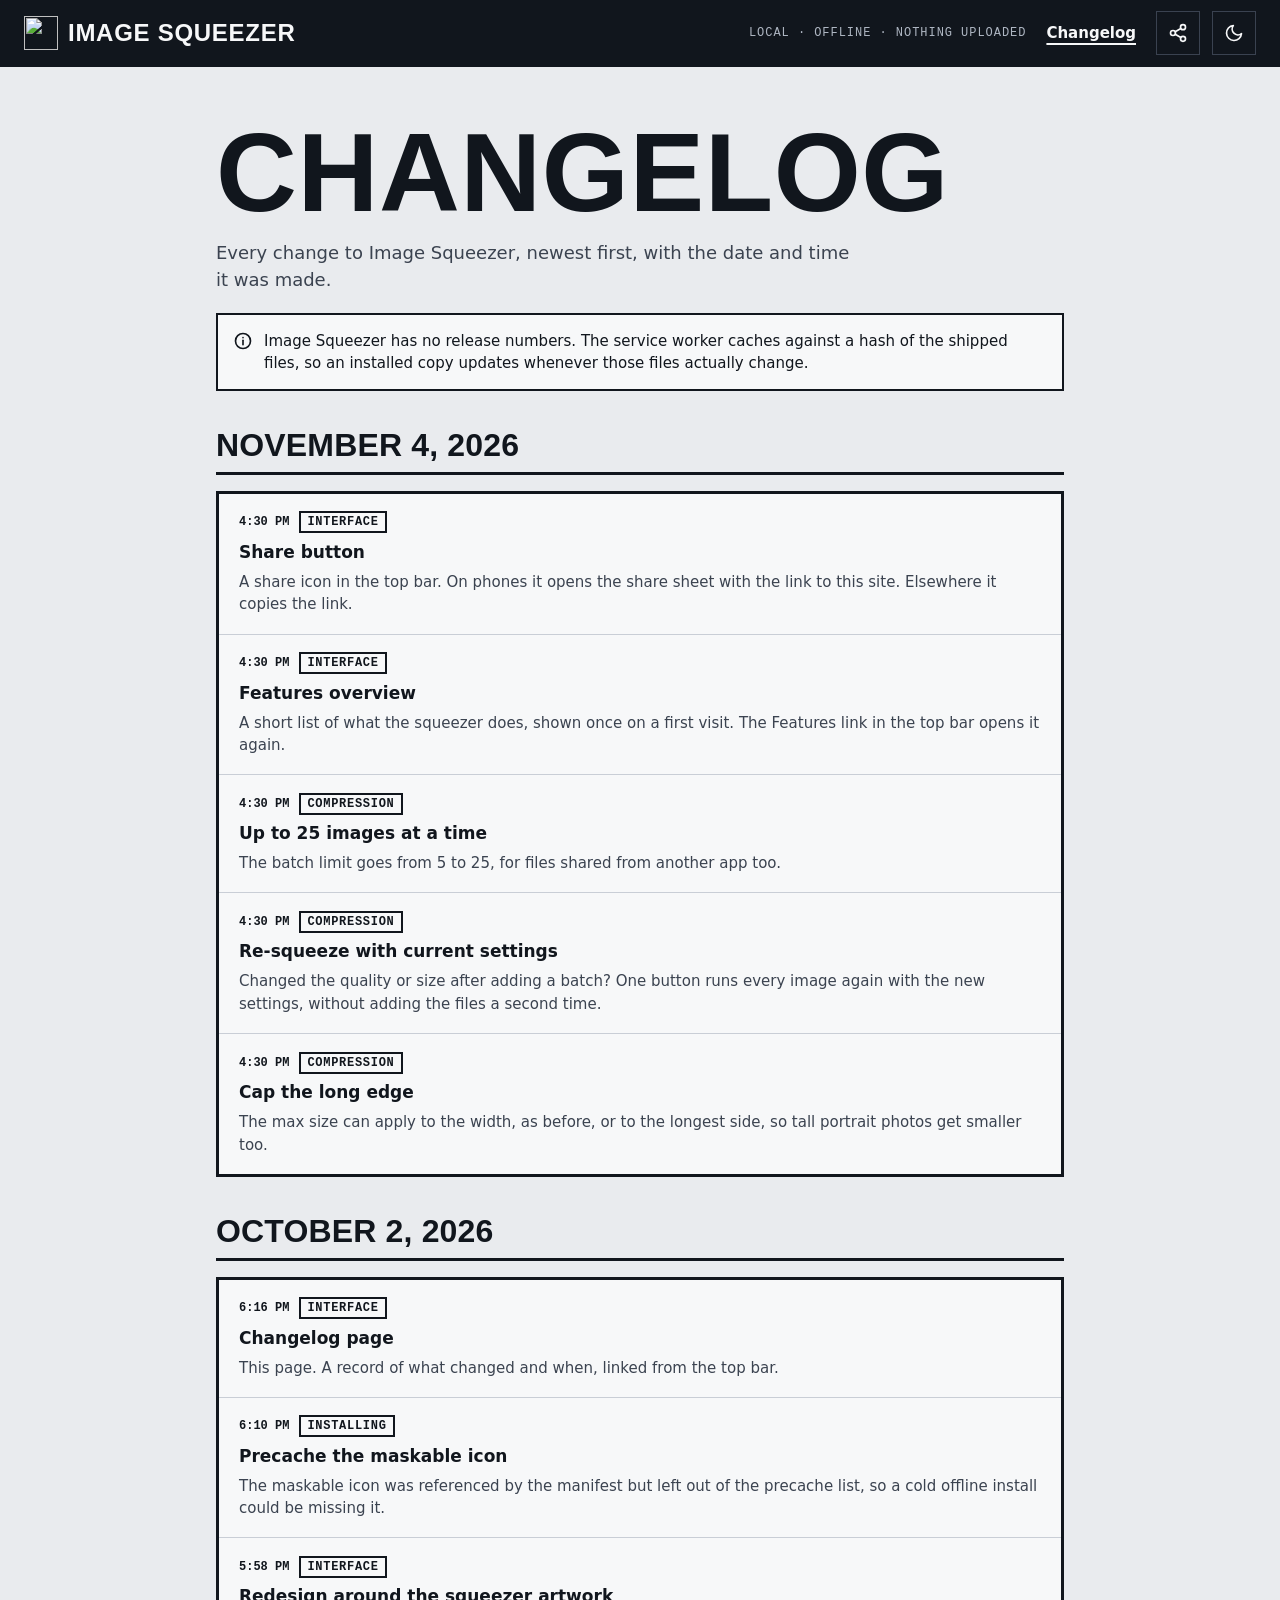
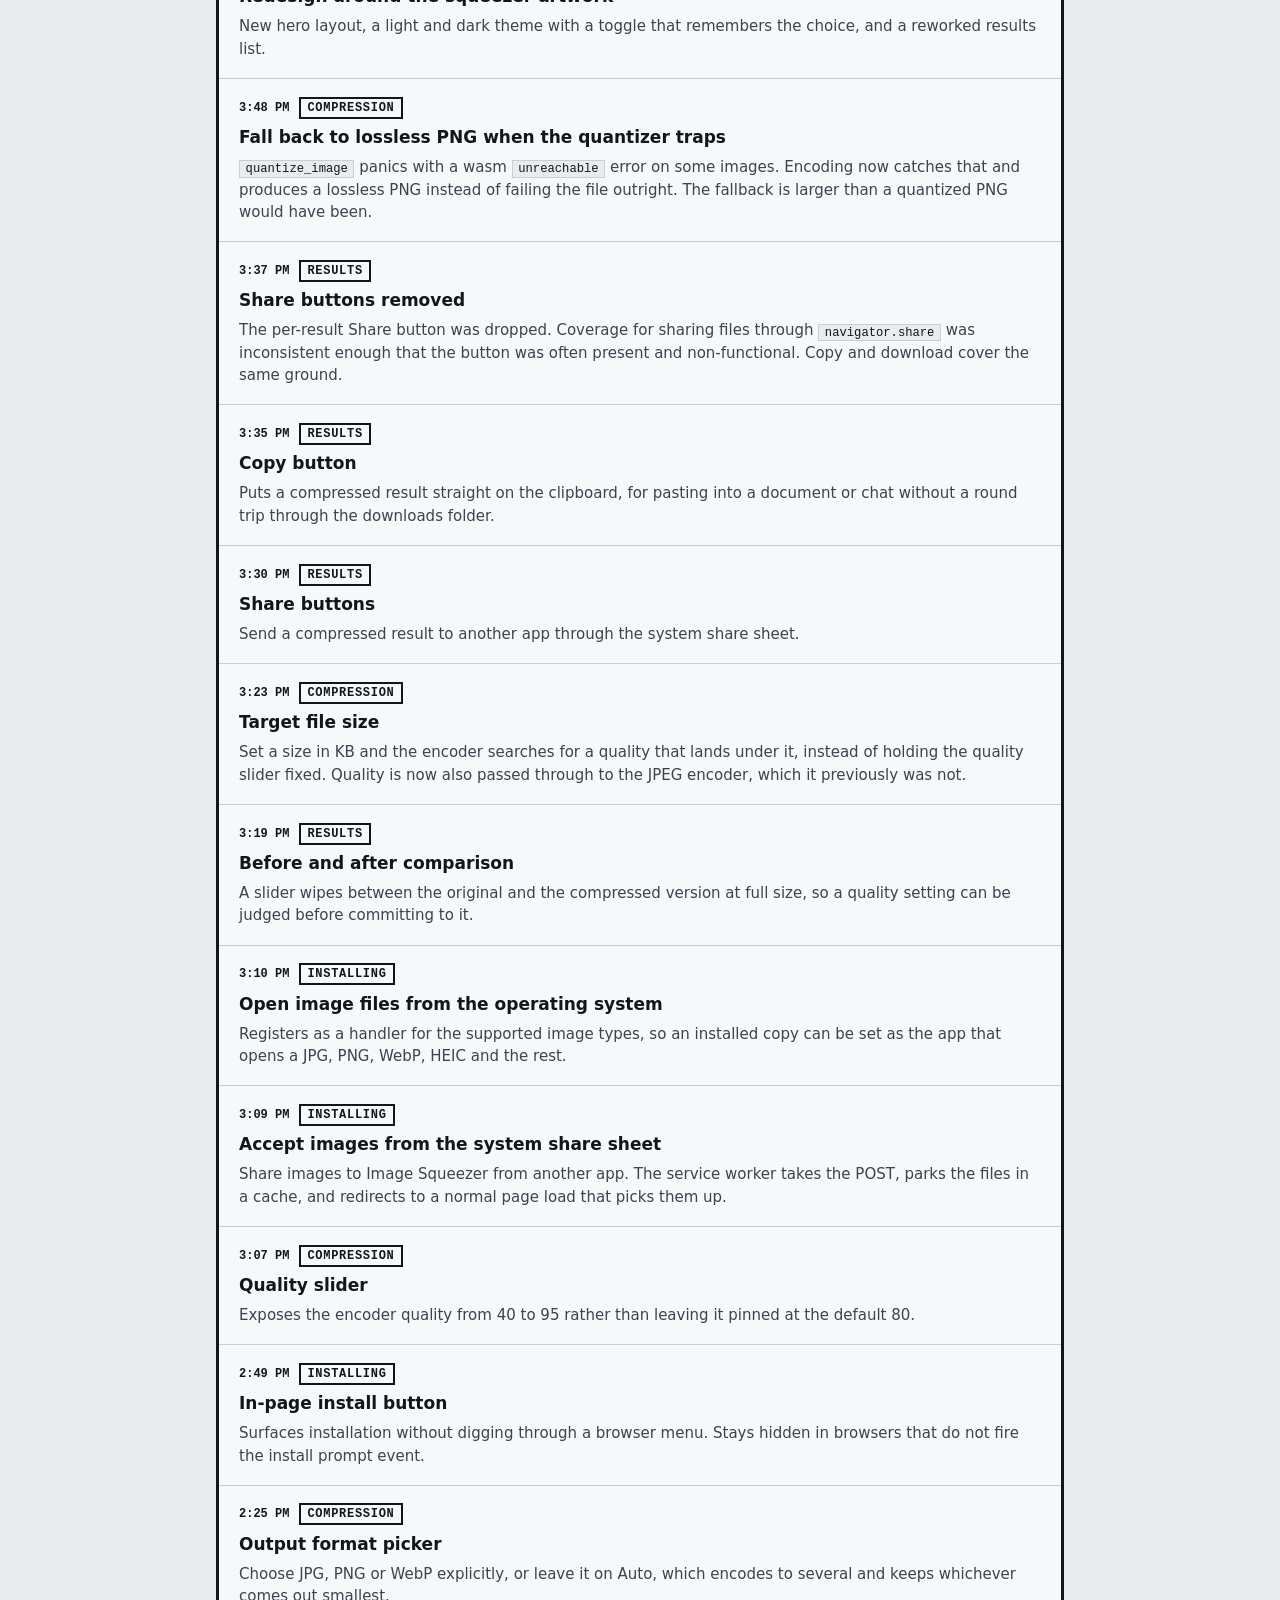
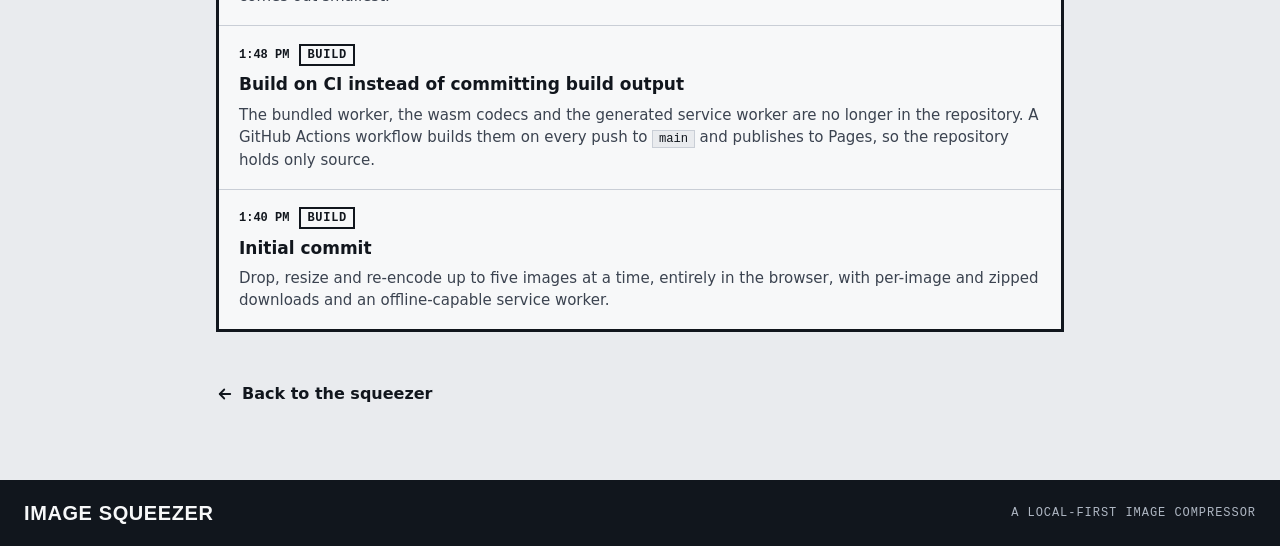
==== changelog.html @ 0f80bf50 "Add share button, features overview, 25-image batches - Share icon in the top bar of both pages. Use" ====
<!doctype html>
<html lang="en">
<head>
  <meta charset="utf-8">
  <meta name="viewport" content="width=device-width, initial-scale=1, viewport-fit=cover">
  <title>Changelog &middot; Image Squeezer</title>
  <meta name="description" content="What has changed in Image Squeezer, newest first, with the date of each change.">
  <meta name="theme-color" content="#11161d">
  <link rel="manifest" href="manifest.webmanifest">
  <link rel="icon" href="icons/icon-192.png" type="image/png">
  <link rel="apple-touch-icon" href="icons/apple-touch-icon.png">
  <link rel="preload" as="font" type="font/woff2" href="fonts/archivo-latin.woff2" crossorigin>
  <link rel="stylesheet" href="css/style.css">
  <script>
    // Applied before first paint so a saved theme never flashes the wrong colors.
    try {
      const t = localStorage.getItem('theme');
      if (t === 'light' || t === 'dark') document.documentElement.dataset.theme = t;
    } catch {}
  </script>
</head>
<body>
  <header class="topbar">
    <div class="wrap topbar-in">
      <a class="brand" href="./">
        <img src="img/image-squeezer-vice-grip.png" alt="" width="34" height="34">
        <span>Image Squeezer</span>
      </a>
      <span class="topbar-tag">Local &middot; offline &middot; nothing uploaded</span>
      <span class="topbar-break" aria-hidden="true"></span>
      <a class="topbar-link" href="changelog.html" aria-current="page">Changelog</a>
      <button id="share" class="icon-btn" type="button" aria-label="Share Image Squeezer" title="Share Image Squeezer">
        <svg width="20" height="20" viewBox="0 0 24 24" fill="none" stroke="currentColor" stroke-width="2" stroke-linecap="round" stroke-linejoin="round" aria-hidden="true"><circle cx="18" cy="5" r="3"/><circle cx="6" cy="12" r="3"/><circle cx="18" cy="19" r="3"/><path d="m8.6 13.5 6.8 4"/><path d="m15.4 6.5-6.8 4"/></svg>
      </button>
      <button id="theme" class="icon-btn" type="button" aria-label="Switch theme">
        <svg class="i-moon" width="20" height="20" viewBox="0 0 24 24" fill="none" stroke="currentColor" stroke-width="2" stroke-linecap="round" stroke-linejoin="round" aria-hidden="true"><path d="M21 12.8A9 9 0 1 1 11.2 3a7 7 0 0 0 9.8 9.8z"/></svg>
        <svg class="i-sun" width="20" height="20" viewBox="0 0 24 24" fill="none" stroke="currentColor" stroke-width="2" stroke-linecap="round" stroke-linejoin="round" aria-hidden="true"><circle cx="12" cy="12" r="4"/><path d="M12 2v2M12 20v2M4.9 4.9l1.4 1.4M17.7 17.7l1.4 1.4M2 12h2M20 12h2M4.9 19.1l1.4-1.4M17.7 6.3l1.4-1.4"/></svg>
      </button>
    </div>
  </header>

  <main class="wrap log">
    <header class="log-head">
      <h1 class="display">Changelog</h1>
      <p class="log-lede">
        Every change to Image Squeezer, newest first, with the date and time it was made.
      </p>
      <p class="log-note">
        <svg width="18" height="18" viewBox="0 0 24 24" fill="none" stroke="currentColor" stroke-width="2.2" stroke-linecap="round" aria-hidden="true"><circle cx="12" cy="12" r="10"/><path d="M12 11v6"/><path d="M12 7.5v.01"/></svg>
        Image Squeezer has no release numbers. The service worker caches against a hash of the
        shipped files, so an installed copy updates whenever those files actually change.
      </p>
    </header>

    <section class="log-group" aria-labelledby="d-2026-11-04">
      <h2 id="d-2026-11-04" class="display log-group-head">
        <time datetime="2026-11-04">November 4, 2026</time>
      </h2>
      <ul class="log-list">
        <li class="log-item">
          <div class="log-meta">
            <time datetime="2026-11-04T16:30-07:00">4:30 PM</time>
            <span class="log-tag">Interface</span>
          </div>
          <h3>Share button</h3>
          <p>A share icon in the top bar. On phones it opens the share sheet with the link to this
            site. Elsewhere it copies the link.</p>
        </li>
        <li class="log-item">
          <div class="log-meta">
            <time datetime="2026-11-04T16:30-07:00">4:30 PM</time>
            <span class="log-tag">Interface</span>
          </div>
          <h3>Features overview</h3>
          <p>A short list of what the squeezer does, shown once on a first visit. The Features link in
            the top bar opens it again.</p>
        </li>
        <li class="log-item">
          <div class="log-meta">
            <time datetime="2026-11-04T16:30-07:00">4:30 PM</time>
            <span class="log-tag">Compression</span>
          </div>
          <h3>Up to 25 images at a time</h3>
          <p>The batch limit goes from 5 to 25, for files shared from another app too.</p>
        </li>
        <li class="log-item">
          <div class="log-meta">
            <time datetime="2026-11-04T16:30-07:00">4:30 PM</time>
            <span class="log-tag">Compression</span>
          </div>
          <h3>Re-squeeze with current settings</h3>
          <p>Changed the quality or size after adding a batch? One button runs every image again with
            the new settings, without adding the files a second time.</p>
        </li>
        <li class="log-item">
          <div class="log-meta">
            <time datetime="2026-11-04T16:30-07:00">4:30 PM</time>
            <span class="log-tag">Compression</span>
          </div>
          <h3>Cap the long edge</h3>
          <p>The max size can apply to the width, as before, or to the longest side, so tall portrait
            photos get smaller too.</p>
        </li>
      </ul>
    </section>

    <section class="log-group" aria-labelledby="d-2026-10-02">
      <h2 id="d-2026-10-02" class="display log-group-head">
        <time datetime="2026-10-02">October 2, 2026</time>
      </h2>
      <ul class="log-list">
        <li class="log-item">
          <div class="log-meta">
            <time datetime="2026-10-02T18:16-07:00">6:16 PM</time>
            <span class="log-tag">Interface</span>
          </div>
          <h3>Changelog page</h3>
          <p>This page. A record of what changed and when, linked from the top bar.</p>
        </li>
        <li class="log-item">
          <div class="log-meta">
            <time datetime="2026-10-02T18:10-07:00">6:10 PM</time>
            <span class="log-tag">Installing</span>
          </div>
          <h3>Precache the maskable icon</h3>
          <p>The maskable icon was referenced by the manifest but left out of the precache list, so a
            cold offline install could be missing it.</p>
        </li>
        <li class="log-item">
          <div class="log-meta">
            <time datetime="2026-10-02T17:58-07:00">5:58 PM</time>
            <span class="log-tag">Interface</span>
          </div>
          <h3>Redesign around the squeezer artwork</h3>
          <p>New hero layout, a light and dark theme with a toggle that remembers the choice, and a
            reworked results list.</p>
        </li>
        <li class="log-item">
          <div class="log-meta">
            <time datetime="2026-10-02T15:48-07:00">3:48 PM</time>
            <span class="log-tag">Compression</span>
          </div>
          <h3>Fall back to lossless PNG when the quantizer traps</h3>
          <p><code>quantize_image</code> panics with a wasm <code>unreachable</code> error on some
            images. Encoding now catches that and produces a lossless PNG instead of failing the
            file outright. The fallback is larger than a quantized PNG would have been.</p>
        </li>
        <li class="log-item">
          <div class="log-meta">
            <time datetime="2026-10-02T15:37-07:00">3:37 PM</time>
            <span class="log-tag">Results</span>
          </div>
          <h3>Share buttons removed</h3>
          <p>The per-result Share button was dropped. Coverage for sharing files through
            <code>navigator.share</code> was inconsistent enough that the button was often present
            and non-functional. Copy and download cover the same ground.</p>
        </li>
        <li class="log-item">
          <div class="log-meta">
            <time datetime="2026-10-02T15:35-07:00">3:35 PM</time>
            <span class="log-tag">Results</span>
          </div>
          <h3>Copy button</h3>
          <p>Puts a compressed result straight on the clipboard, for pasting into a document or chat without a round trip through the downloads folder.</p>
        </li>
        <li class="log-item">
          <div class="log-meta">
            <time datetime="2026-10-02T15:30-07:00">3:30 PM</time>
            <span class="log-tag">Results</span>
          </div>
          <h3>Share buttons</h3>
          <p>Send a compressed result to another app through the system share sheet.</p>
        </li>
        <li class="log-item">
          <div class="log-meta">
            <time datetime="2026-10-02T15:23-07:00">3:23 PM</time>
            <span class="log-tag">Compression</span>
          </div>
          <h3>Target file size</h3>
          <p>Set a size in KB and the encoder searches for a quality that lands under it, instead of
            holding the quality slider fixed. Quality is now also passed through to the JPEG encoder,
            which it previously was not.</p>
        </li>
        <li class="log-item">
          <div class="log-meta">
            <time datetime="2026-10-02T15:19-07:00">3:19 PM</time>
            <span class="log-tag">Results</span>
          </div>
          <h3>Before and after comparison</h3>
          <p>A slider wipes between the original and the compressed version at full size, so a quality setting can be judged before committing to it.</p>
        </li>
        <li class="log-item">
          <div class="log-meta">
            <time datetime="2026-10-02T15:10-07:00">3:10 PM</time>
            <span class="log-tag">Installing</span>
          </div>
          <h3>Open image files from the operating system</h3>
          <p>Registers as a handler for the supported image types, so an installed copy can be set as the app that opens a JPG, PNG, WebP, HEIC and the rest.</p>
        </li>
        <li class="log-item">
          <div class="log-meta">
            <time datetime="2026-10-02T15:09-07:00">3:09 PM</time>
            <span class="log-tag">Installing</span>
          </div>
          <h3>Accept images from the system share sheet</h3>
          <p>Share images to Image Squeezer from another app. The service worker takes the POST,
            parks the files in a cache, and redirects to a normal page load that picks them up.</p>
        </li>
        <li class="log-item">
          <div class="log-meta">
            <time datetime="2026-10-02T15:07-07:00">3:07 PM</time>
            <span class="log-tag">Compression</span>
          </div>
          <h3>Quality slider</h3>
          <p>Exposes the encoder quality from 40 to 95 rather than leaving it pinned at the default 80.</p>
        </li>
        <li class="log-item">
          <div class="log-meta">
            <time datetime="2026-10-02T14:49-07:00">2:49 PM</time>
            <span class="log-tag">Installing</span>
          </div>
          <h3>In-page install button</h3>
          <p>Surfaces installation without digging through a browser menu. Stays hidden in browsers that do not fire the install prompt event.</p>
        </li>
        <li class="log-item">
          <div class="log-meta">
            <time datetime="2026-10-02T14:25-07:00">2:25 PM</time>
            <span class="log-tag">Compression</span>
          </div>
          <h3>Output format picker</h3>
          <p>Choose JPG, PNG or WebP explicitly, or leave it on Auto, which encodes to several and
            keeps whichever comes out smallest.</p>
        </li>
        <li class="log-item">
          <div class="log-meta">
            <time datetime="2026-10-02T13:48-07:00">1:48 PM</time>
            <span class="log-tag">Build</span>
          </div>
          <h3>Build on CI instead of committing build output</h3>
          <p>The bundled worker, the wasm codecs and the generated service worker are no longer in the
            repository. A GitHub Actions workflow builds them on every push to <code>main</code> and
            publishes to Pages, so the repository holds only source.</p>
        </li>
        <li class="log-item">
          <div class="log-meta">
            <time datetime="2026-10-02T13:40-07:00">1:40 PM</time>
            <span class="log-tag">Build</span>
          </div>
          <h3>Initial commit</h3>
          <p>Drop, resize and re-encode up to five images at a time, entirely in the browser, with
            per-image and zipped downloads and an offline-capable service worker.</p>
        </li>
      </ul>
    </section>

    <p class="log-back"><a href="./"><svg width="18" height="18" viewBox="0 0 24 24" fill="none" stroke="currentColor" stroke-width="2.4" stroke-linecap="round" stroke-linejoin="round" aria-hidden="true"><path d="M19 12H5"/><path d="m11 6-6 6 6 6"/></svg> Back to the squeezer</a></p>
  </main>

  <footer class="foot">
    <div class="wrap foot-in">
      <span class="display foot-brand">Image Squeezer</span>
      <span class="mono-note">A local-first image compressor</span>
    </div>
  </footer>

  <script type="module" src="js/theme.js"></script>
  <script type="module" src="js/share.js"></script>
</body>
</html>
---- css/style.css ----
@font-face {
  font-family: 'Archivo';
  font-style: normal;
  font-weight: 400 900;
  font-stretch: 62% 125%;
  font-display: swap;
  src: url(../fonts/archivo-latin.woff2) format('woff2');
}

@font-face {
  font-family: 'JetBrains Mono';
  font-style: normal;
  font-weight: 400 700;
  font-display: swap;
  src: url(../fonts/jetbrains-mono-latin.woff2) format('woff2');
}

:root {
  --ground: #e9ebee;
  --paper: #f7f8f9;
  --ink: #11161d;
  --ink-soft: #3b4350;
  --ink-mute: #4a5260;
  --rule: #11161d;
  --hair: #c9ced6;
  --bar: #11161d;
  --bar-ink: #f7f8f9;
  --bar-mute: #aeb6c2;
  --bar-line: #3a4250;
  --accent: #ee7a22;
  --on-accent: #11161d;
  --accent-text: #b4500c;
  --drop-over: #fde7d3;
  --grid-bg: #dce0e5;
  --grid-line: #c9ced6;
  --err: #b3261e;
  --focus: #2b5f8e;
  --display: 'Archivo', 'Arial Narrow', sans-serif;
  --mono: 'JetBrains Mono', ui-monospace, SFMono-Regular, Menlo, Consolas, monospace;
  color-scheme: light dark;
}

@media (prefers-color-scheme: dark) {
  :root:not([data-theme="light"]) {
    --ground: #0f141b;
    --paper: #171e27;
    --ink: #e8ebef;
    --ink-soft: #c3cad3;
    --ink-mute: #aeb6c2;
    --rule: #e8ebef;
    --hair: #2a3340;
    --bar: #0a0e13;
    --bar-line: #2a3340;
    --accent-text: #f29a55;
    --drop-over: #2a1e14;
    --grid-bg: #1c2430;
    --grid-line: #283240;
    --err: #ff8a80;
    --focus: #7fc8f8;
  }
}

:root[data-theme="dark"] {
  --ground: #0f141b;
  --paper: #171e27;
  --ink: #e8ebef;
  --ink-soft: #c3cad3;
  --ink-mute: #aeb6c2;
  --rule: #e8ebef;
  --hair: #2a3340;
  --bar: #0a0e13;
  --bar-line: #2a3340;
  --accent-text: #f29a55;
  --drop-over: #2a1e14;
  --grid-bg: #1c2430;
  --grid-line: #283240;
  --err: #ff8a80;
  --focus: #7fc8f8;
}

:root[data-theme="light"] { color-scheme: light; }
:root[data-theme="dark"] { color-scheme: dark; }

* { box-sizing: border-box; }

html {
  padding: env(safe-area-inset-top, 0) env(safe-area-inset-right, 0) env(safe-area-inset-bottom, 0) env(safe-area-inset-left, 0);
  background: var(--bar);
}

body {
  margin: 0;
  min-height: 100vh;
  display: flex;
  flex-direction: column;
  background: var(--ground);
  color: var(--ink);
  font-family: 'Archivo', system-ui, sans-serif;
  font-size: 1rem;
  line-height: 1.5;
  -webkit-text-size-adjust: 100%;
}

main { flex: 1 0 auto; }

img, svg { display: block; }

.wrap {
  width: 100%;
  max-width: 80rem;
  margin-inline: auto;
  padding-inline: 1.5rem;
}

.display {
  font-family: var(--display);
  font-stretch: 62%;
  font-weight: 900;
  text-transform: uppercase;
  line-height: 0.9;
  letter-spacing: 0.005em;
}

.mono-note {
  font-family: var(--mono);
  font-size: 0.75rem;
  letter-spacing: 0.08em;
  text-transform: uppercase;
  color: var(--ink-mute);
}

.tape {
  background: var(--accent);
  color: var(--on-accent);
  padding: 0 0.06em;
  -webkit-box-decoration-break: clone;
  box-decoration-break: clone;
}

kbd {
  font-family: var(--mono);
  font-size: 0.8125rem;
  padding: 0.1rem 0.4rem;
  border: 1.5px solid var(--rule);
  border-bottom-width: 3px;
  border-radius: 0;
  background: transparent;
  color: var(--ink);
}

/* ---------- top bar ---------- */

.topbar { background: var(--bar); color: var(--bar-ink); }

.topbar-in {
  display: flex;
  align-items: center;
  gap: 0.75rem;
  padding-block: 0.625rem;
}

.brand {
  display: flex;
  align-items: center;
  gap: 0.625rem;
  min-height: 2.75rem;
  margin-right: auto;
  color: var(--bar-ink);
  text-decoration: none;
  font-family: var(--display);
  font-stretch: 62%;
  font-weight: 900;
  font-size: 1.5rem;
  letter-spacing: 0.03em;
  text-transform: uppercase;
  white-space: nowrap;
}

.brand img { width: 2.125rem; height: 2.125rem; object-fit: contain; }

.topbar-tag {
  font-family: var(--mono);
  font-size: 0.75rem;
  letter-spacing: 0.08em;
  text-transform: uppercase;
  color: var(--bar-mute);
}

.topbar-link {
  padding: 0.75rem 0.5rem;
  color: var(--bar-ink);
  font-weight: 600;
  font-size: 0.9375rem;
  text-decoration: none;
}

button.topbar-link {
  border: 0;
  background: transparent;
  font-family: inherit;
  cursor: pointer;
}

.topbar-link:hover,
.topbar-link[aria-current="page"] { text-decoration: underline; text-decoration-thickness: 2px; text-underline-offset: 0.3em; }

.icon-btn {
  width: 2.75rem;
  height: 2.75rem;
  display: grid;
  place-items: center;
  flex: none;
  background: transparent;
  color: var(--bar-ink);
  border: 1px solid var(--bar-line);
  cursor: pointer;
}

.icon-btn:hover { border-color: var(--bar-ink); }
.icon-btn .i-sun,
.icon-btn[data-mode="dark"] .i-moon { display: none; }
.icon-btn[data-mode="dark"] .i-sun { display: block; }

.btn-install {
  height: 2.75rem;
  padding: 0 1rem;
  display: flex;
  align-items: center;
  gap: 0.5rem;
  background: var(--accent);
  color: var(--on-accent);
  border: 0;
  font: inherit;
  font-weight: 800;
  font-size: 0.9375rem;
  cursor: pointer;
}

.btn-install:disabled { opacity: 0.6; cursor: default; }

/* ---------- hero ---------- */

.hero { padding-top: 3.5rem; }

.hero-top {
  display: flex;
  flex-wrap: wrap;
  align-items: flex-end;
  gap: 1.5rem 3rem;
  padding-bottom: 1.75rem;
  border-bottom: 3px solid var(--rule);
}

.hero-title {
  flex: 999 1 38rem;
  margin: 0;
  font-size: clamp(3.5rem, 10vw, 9.75rem);
  line-height: 0.88;
}

.hero-lede {
  flex: 1 1 17rem;
  max-width: 22.5rem;
  margin: 0;
  font-size: 1.125rem;
  color: var(--ink-soft);
}

.bench {
  display: flex;
  flex-wrap: wrap;
  border-bottom: 3px solid var(--rule);
}

.bench-art {
  flex: 1 1 22rem;
  min-height: 27.5rem;
  display: grid;
  place-items: center;
  padding: 1.5rem;
  border-right: 3px solid var(--rule);
  background-color: var(--grid-bg);
  background-image:
    linear-gradient(var(--grid-line) 1px, transparent 1px),
    linear-gradient(90deg, var(--grid-line) 1px, transparent 1px);
  background-size: 2rem 2rem;
}

.bench-art img { width: 100%; max-width: 26rem; height: auto; }

.bench-drop {
  flex: 999 1 32rem;
  display: flex;
  padding: 2rem;
}

.drop {
  flex: 1;
  min-height: 23.5rem;
  display: flex;
  flex-direction: column;
  align-items: center;
  justify-content: center;
  gap: 1.1rem;
  padding: 2rem;
  border: 3px dashed var(--rule);
  background: var(--paper);
  text-align: center;
  cursor: pointer;
  transition: background-color 120ms, border-color 120ms;
}

.drop:hover { border-style: solid; }

.drop.over {
  border-style: solid;
  border-color: var(--accent);
  background: var(--drop-over);
}

.drop-icon {
  width: 5rem;
  height: 5rem;
  border-radius: 50%;
  display: grid;
  place-items: center;
  background: var(--accent);
  color: var(--on-accent);
  transition: transform 160ms;
}

.drop.over .drop-icon { transform: translateY(-4px) scale(1.06); }

.drop-title { font-size: clamp(2rem, 4vw, 3rem); line-height: 1; }

.drop-sub { font-size: 1.0625rem; color: var(--ink-soft); }

/* ---------- blocks ---------- */

.block { padding-top: 3rem; }

.block-head {
  display: flex;
  flex-wrap: wrap;
  align-items: baseline;
  justify-content: space-between;
  gap: 0.5rem 1.5rem;
  margin-bottom: 1rem;
}

.block-head h2 { margin: 0; font-size: 2.25rem; }

/* ---------- settings ---------- */

.settings {
  display: grid;
  grid-template-columns: repeat(auto-fit, minmax(15.5rem, 1fr));
  gap: 3px;
  background: var(--rule);
  border: 3px solid var(--rule);
}

.setting {
  min-width: 0;
  margin: 0;
  padding: 1.25rem;
  border: 0;
  background: var(--paper);
  transition: opacity 120ms;
}

.setting > * + * { margin-top: 0.75rem; }

.setting.off { opacity: 0.45; }

/* A legend normally sits in the fieldset's border; floating it puts it back in the flow. */
.setting legend { float: left; width: 100%; margin-bottom: 0.75rem; }
.setting legend + * { clear: both; margin-top: 0; }

.setting-label {
  display: block;
  padding: 0;
  font-family: var(--mono);
  font-size: 0.75rem;
  font-weight: 700;
  letter-spacing: 0.08em;
  text-transform: uppercase;
}

.readout {
  display: flex;
  align-items: center;
  gap: 0.75rem;
  min-height: 3.5rem;
}

.readout input[type="number"] {
  width: 7ch;
  min-width: 0;
  padding: 0;
  border: 0;
  border-bottom: 2px solid var(--rule);
  border-radius: 0;
  background: transparent;
  color: var(--ink);
  font-family: var(--mono);
  font-size: 2.5rem;
  font-weight: 700;
  line-height: 1.2;
}

.readout output {
  min-width: 2.2ch;
  font-family: var(--mono);
  font-size: 2.5rem;
  font-weight: 700;
}

.readout input[type="range"] {
  flex: 1;
  min-width: 0;
  height: 2.75rem;
  margin: 0;
  accent-color: var(--ink);
}

.unit { font-family: var(--mono); color: var(--ink-mute); }

.setting-hint { margin-bottom: 0; font-size: 0.875rem; color: var(--ink-mute); }

.seg {
  display: grid;
  grid-template-columns: repeat(4, minmax(0, 1fr));
  border: 2px solid var(--rule);
}

.seg.seg-2 { grid-template-columns: repeat(2, minmax(0, 1fr)); }

.seg label { position: relative; display: flex; }
.seg label + label { border-left: 2px solid var(--rule); }

.seg input {
  position: absolute;
  inset: 0;
  opacity: 0;
  margin: 0;
  cursor: pointer;
}

.seg span {
  flex: 1;
  display: grid;
  place-items: center;
  min-height: 2.75rem;
  font-weight: 700;
  font-size: 0.9375rem;
}

.seg input:checked + span { background: var(--ink); color: var(--ground); }
.seg label:hover input:not(:checked) + span { background: var(--drop-over); }

/* ---------- notice ---------- */

.notice {
  margin: 1.5rem 0 0;
  padding: 0.85rem 1rem;
  border: 2px solid var(--rule);
  background: var(--paper);
  font-weight: 600;
}

/* ---------- results ---------- */

.batch-head {
  display: flex;
  flex-wrap: wrap;
  align-items: flex-end;
  justify-content: space-between;
  gap: 1rem 2.5rem;
  padding-bottom: 1.5rem;
  margin-bottom: 1.5rem;
  border-bottom: 3px solid var(--rule);
}

.batch-title { margin: 0.4rem 0 0; font-size: clamp(2.75rem, 6vw, 5.5rem); }

.total {
  margin: 0;
  display: flex;
  flex-wrap: wrap;
  align-items: baseline;
  gap: 0.25rem 0.9rem;
  font-family: var(--mono);
}

.total .was { font-size: 1.5rem; color: var(--ink-mute); text-decoration: line-through; }
.total .now { font-size: 2.5rem; font-weight: 700; }

.list {
  list-style: none;
  margin: 0;
  padding: 0;
  border: 3px solid var(--rule);
  background: var(--paper);
}

.img-row {
  display: grid;
  grid-template-columns: 5.5rem minmax(0, 1fr) auto;
  grid-template-areas: "thumb name tools" "thumb detail tools";
  gap: 0.35rem 1.25rem;
  align-items: center;
  padding: 0.9rem 1.25rem;
}

.img-row + .img-row { border-top: 1px solid var(--hair); }

.thumb {
  grid-area: thumb;
  width: 5.5rem;
  height: 4rem;
  border: 2px solid var(--rule);
  background: var(--ground);
  overflow: hidden;
  display: grid;
  place-items: center;
}

.thumb img { width: 100%; height: 100%; object-fit: cover; }

.spinner {
  width: 1.4rem;
  height: 1.4rem;
  border: 3px solid var(--hair);
  border-top-color: var(--accent);
  border-radius: 50%;
  animation: spin 800ms linear infinite;
}

@keyframes spin { to { transform: rotate(360deg); } }

.name {
  grid-area: name;
  margin: 0;
  font-weight: 700;
  font-size: 1.0625rem;
  overflow: hidden;
  text-overflow: ellipsis;
  white-space: nowrap;
}

.detail { grid-area: detail; min-width: 0; }

.tools { grid-area: tools; display: flex; flex-wrap: wrap; justify-content: flex-end; gap: 0.375rem; }

.row-btn {
  min-height: 2.75rem;
  padding: 0 0.85rem;
  border: 2px solid var(--rule);
  border-radius: 0;
  background: transparent;
  color: var(--ink);
  font: inherit;
  font-size: 0.875rem;
  font-weight: 700;
  cursor: pointer;
  transition: background-color 120ms, color 120ms;
}

.row-btn:hover { background: var(--accent); color: var(--on-accent); }
.row-btn.dl { background: var(--ink); color: var(--ground); }
.row-btn.dl:hover { background: var(--accent); border-color: var(--accent); color: var(--on-accent); }

.status { margin: 0; font-family: var(--mono); font-size: 0.875rem; color: var(--ink-mute); }
.status.err { color: var(--err); font-family: inherit; font-weight: 600; }

.bar {
  height: 0.875rem;
  max-width: 24rem;
  border: 2px solid var(--rule);
  background: var(--accent);
}

.bar > i {
  display: block;
  width: 0;
  height: 100%;
  background: var(--ink);
  transition: width 600ms cubic-bezier(0.2, 0.8, 0.2, 1);
}

.sizes {
  margin: 0.4rem 0 0;
  display: flex;
  flex-wrap: wrap;
  align-items: baseline;
  gap: 0.2rem 0.6rem;
  font-family: var(--mono);
  font-size: 0.875rem;
}

.sizes .was { color: var(--ink-mute); text-decoration: line-through; }
.sizes .now { font-size: 1rem; font-weight: 700; }

/* The mono face has no arrows, so this one comes from the body face. */
.arrow { font-family: 'Archivo', system-ui, sans-serif; font-weight: 700; }
.total .arrow { font-size: 1.75rem; }

.fmt {
  padding: 0 0.4rem;
  border: 2px solid var(--rule);
  font-size: 0.75rem;
  font-weight: 700;
}

.saved { font-weight: 700; color: var(--accent-text); }

.tag {
  flex-basis: 100%;
  font-family: 'Archivo', system-ui, sans-serif;
  font-size: 0.8125rem;
  color: var(--ink-mute);
}

.actions {
  display: flex;
  flex-wrap: wrap;
  align-items: center;
  gap: 0.75rem;
  padding-top: 1.5rem;
}

.actions-note { margin: 0 0 0 auto; }

.btn {
  min-height: 3.5rem;
  padding: 0 1.25rem;
  display: inline-flex;
  align-items: center;
  gap: 0.6rem;
  border: 3px solid var(--rule);
  border-radius: 0;
  background: transparent;
  color: var(--ink);
  font: inherit;
  font-weight: 700;
  cursor: pointer;
}

.btn.primary {
  background: var(--accent);
  color: var(--on-accent);
  border-color: var(--ink);
  font-family: var(--display);
  font-stretch: 62%;
  font-weight: 900;
  font-size: 1.5rem;
  text-transform: uppercase;
}

.btn.ink { min-height: 2.75rem; border: 0; background: var(--ink); color: var(--ground); }

.btn:not(:disabled):hover { background: var(--ink); color: var(--ground); }
.btn.primary:not(:disabled):hover { background: var(--ink); color: var(--accent); }
.btn:disabled { opacity: 0.45; cursor: default; }

/* ---------- features ---------- */

.features {
  display: grid;
  grid-template-columns: repeat(auto-fit, minmax(16rem, 1fr));
  gap: 2.5rem;
  padding-block: 4.5rem 5rem;
}

.feature { border-top: 3px solid var(--rule); padding-top: 1rem; }

.feature-num { font-family: var(--mono); font-size: 0.875rem; font-weight: 700; color: var(--accent-text); }

.feature h3 { margin: 0.5rem 0 0.6rem; font-size: 1.875rem; line-height: 1; }

.feature p { margin: 0; line-height: 1.55; color: var(--ink-soft); }

/* ---------- footer ---------- */

.foot { flex: none; background: var(--bar); color: var(--bar-mute); }

.foot-in {
  display: flex;
  flex-wrap: wrap;
  align-items: center;
  justify-content: space-between;
  gap: 0.75rem;
  padding-block: 1.5rem;
}

.foot-brand { font-size: 1.25rem; letter-spacing: 0.03em; color: var(--bar-ink); }
.foot .mono-note { color: var(--bar-mute); }

/* ---------- compare dialog ---------- */

.compare-dlg {
  width: min(70rem, 94vw);
  padding: 0;
  border: 3px solid var(--rule);
  border-radius: 0;
  background: var(--paper);
  color: var(--ink);
}

.compare-dlg::backdrop { background: rgb(11 15 20 / 0.86); }

.compare {
  position: relative;
  display: grid;
  width: 100%;
  margin-inline: auto;
  overflow: hidden;
  background: repeating-conic-gradient(var(--hair) 0% 25%, transparent 0% 50%) 50% / 1.25rem 1.25rem;
}

.compare img {
  grid-area: 1 / 1;
  width: 100%;
  height: 100%;
  object-fit: fill;
}

#compare-after { clip-path: inset(0 0 0 var(--pos, 50%)); }

.compare-line {
  position: absolute;
  top: 0;
  bottom: 0;
  left: var(--pos, 50%);
  width: 4px;
  margin-left: -2px;
  background: var(--accent);
}

.compare-line::after {
  content: "";
  position: absolute;
  top: 50%;
  left: 50%;
  width: 2.5rem;
  height: 2.5rem;
  margin: -1.25rem 0 0 -1.25rem;
  border-radius: 50%;
  border: 3px solid #11161d;
  background: var(--accent);
}

.compare-tag {
  position: absolute;
  top: 0.75rem;
  padding: 0.4rem 0.6rem;
  font-family: var(--mono);
  font-size: 0.75rem;
  font-weight: 700;
  letter-spacing: 0.08em;
  text-transform: uppercase;
}

.compare-tag.left { left: 0.75rem; background: #11161d; color: #f7f8f9; }
.compare-tag.right { right: 0.75rem; background: var(--accent); color: var(--on-accent); }

.compare-range {
  display: block;
  width: calc(100% - 2.5rem);
  height: 2.75rem;
  margin: 0.75rem 1.25rem 0;
  accent-color: var(--accent);
}

.compare-foot {
  display: flex;
  flex-wrap: wrap;
  align-items: center;
  justify-content: space-between;
  gap: 0.75rem;
  padding: 0.25rem 1.25rem 1.1rem;
}

.compare-info { margin: 0; font-family: var(--mono); font-size: 0.875rem; color: var(--ink-mute); }

/* ---------- features dialog ---------- */

.info-dlg {
  width: min(44rem, calc(100vw - 2rem));
  max-height: calc(100dvh - 2rem);
  padding: 0;
  border: 3px solid var(--rule);
  border-radius: 0;
  background: var(--paper);
  color: var(--ink);
}

.info-dlg::backdrop { background: rgb(11 15 20 / 0.86); }

.info-head {
  padding: 1.5rem 1.5rem 1.25rem;
  border-bottom: 3px solid var(--rule);
}

.info-title { margin: 0.5rem 0 0; font-size: clamp(2.5rem, 7vw, 3.75rem); }
.info-title:focus { outline: none; }

.info-list {
  display: grid;
  grid-template-columns: repeat(auto-fit, minmax(17rem, 1fr));
  gap: 1.25rem 1.75rem;
  margin: 0;
  padding: 1.5rem;
  list-style: none;
  counter-reset: feat;
}

.info-list li { counter-increment: feat; border-top: 2px solid var(--rule); padding-top: 0.75rem; }

.info-list li::before {
  content: counter(feat, decimal-leading-zero);
  font-family: var(--mono);
  font-size: 0.8125rem;
  font-weight: 700;
  color: var(--accent-text);
}

.info-list h3 { margin: 0.25rem 0 0.3rem; font-size: 1.0625rem; font-weight: 800; }

.info-list p { margin: 0; font-size: 0.9375rem; line-height: 1.5; color: var(--ink-soft); }

.info-foot { padding: 0 1.5rem 1.5rem; }

.info-foot .btn { width: 100%; justify-content: center; }

/* ---------- toast ---------- */

.toast {
  position: fixed;
  left: 50%;
  bottom: calc(1.5rem + env(safe-area-inset-bottom, 0px));
  z-index: 10;
  margin: 0;
  padding: 0.75rem 1.1rem;
  border: 2px solid var(--accent);
  background: var(--bar);
  color: var(--bar-ink);
  font-weight: 700;
  transform: translate(-50%, 1rem);
  opacity: 0;
  visibility: hidden;
  pointer-events: none;
  transition: opacity 160ms, transform 160ms, visibility 0s 160ms;
}

.toast.on {
  opacity: 1;
  visibility: visible;
  transform: translate(-50%, 0);
  transition: opacity 160ms, transform 160ms;
}

/* ---------- misc ---------- */

[hidden] { display: none !important; }

.sr-only {
  position: absolute;
  width: 1px;
  height: 1px;
  overflow: hidden;
  clip-path: inset(50%);
  white-space: nowrap;
}

a:focus-visible,
button:focus-visible,
.drop:focus-visible,
.readout input:focus-visible,
.seg input:focus-visible + span {
  outline: 3px solid var(--focus);
  outline-offset: 2px;
}

.seg input:focus-visible + span { outline-offset: -5px; }

.topbar-break { display: none; }

/* The tagline needs room, so it goes first as the bar fills up. */
@media (max-width: 68rem) {
  .topbar-tag { display: none; }
}

/* Phones get two rows: brand and icons on top, text links and Install below. */
@media (max-width: 40rem) {
  .topbar-in { flex-wrap: wrap; row-gap: 0; padding-bottom: 0.25rem; }
  .topbar-break { display: block; flex-basis: 100%; order: 2; }
  .topbar-link, .btn-install { order: 3; }
  .topbar-link { padding-inline: 0.5rem; }
  .topbar-break + .topbar-link { margin-left: -0.5rem; }
  .btn-install { margin-left: auto; height: 2.5rem; }
}

@media (max-width: 22rem) {
  .topbar-in { gap: 0.5rem; }
  .brand { gap: 0.4rem; font-size: 1.125rem; }
  .brand img { width: 1.75rem; height: 1.75rem; }
}

@media (max-width: 48rem) {
  .wrap { padding-inline: 1rem; }
  .brand { font-size: 1.25rem; }
  .hero { padding-top: 2rem; }
  .bench-art { flex-basis: 100%; min-height: 0; padding: 1rem; border-right: 0; border-bottom: 3px solid var(--rule); }
  .bench-art img { max-width: 12rem; }
  .bench-drop { padding: 1rem 0; }
  .drop { min-height: 14rem; padding: 1.5rem 1rem; }
  .drop-icon { width: 3.5rem; height: 3.5rem; }
  .img-row {
    grid-template-columns: 4rem minmax(0, 1fr);
    grid-template-areas: "thumb name" "thumb detail" "tools tools";
    padding: 0.85rem 1rem;
  }
  .thumb { width: 4rem; height: 4rem; }
  .tools { display: grid; grid-auto-flow: column; grid-auto-columns: minmax(0, 1fr); }
  .row-btn { padding: 0 0.4rem; font-size: 0.8125rem; }
  .actions-note { margin-left: 0; }
}

@media (prefers-reduced-motion: reduce) {
  .bar > i,
  .drop,
  .drop-icon { transition: none; }
  .spinner { animation-duration: 2s; }
}

/* ---------- offline page ---------- */

.offline {
  max-width: 34rem;
  margin: 0 auto;
  padding: 3rem 1.25rem;
}

.offline h1 { margin: 0 0 1rem; font-size: 3rem; }
.offline p { color: var(--ink-soft); }
.offline a { color: var(--ink); font-weight: 700; }

/* ---------- changelog ---------- */

.log { max-width: 56rem; padding-block: 3.5rem 4rem; }

.log-head { margin-bottom: 2.5rem; }

.log-head h1 { margin: 0 0 1rem; font-size: clamp(3.5rem, 9vw, 7rem); }

.log-lede { margin: 0 0 1.25rem; max-width: 40rem; font-size: 1.125rem; color: var(--ink-soft); }

.log-note {
  display: flex;
  gap: 0.75rem;
  margin: 0;
  padding: 0.9rem 1rem;
  border: 2px solid var(--rule);
  background: var(--paper);
  font-size: 0.9375rem;
}

.log-note svg { flex: none; margin-top: 0.15rem; }

.log-group { margin-bottom: 2.5rem; }

.log-group-head {
  margin: 0 0 1rem;
  padding-bottom: 0.75rem;
  border-bottom: 3px solid var(--rule);
  font-size: 2rem;
}

.log-list {
  list-style: none;
  margin: 0;
  padding: 0;
  border: 3px solid var(--rule);
  background: var(--paper);
}

.log-item { padding: 1.1rem 1.25rem; }
.log-item + .log-item { border-top: 1px solid var(--hair); }

.log-item h3 { margin: 0 0 0.35rem; font-size: 1.0625rem; font-weight: 800; }

.log-item p { margin: 0; color: var(--ink-soft); font-size: 0.9375rem; }

.log-item code {
  padding: 0.05rem 0.35rem;
  border: 1px solid var(--hair);
  background: var(--ground);
  color: var(--ink);
  font-family: var(--mono);
  font-size: 0.8125em;
}

.log-meta {
  display: flex;
  flex-wrap: wrap;
  align-items: center;
  gap: 0.6rem;
  margin-bottom: 0.4rem;
  font-family: var(--mono);
  font-size: 0.75rem;
}

.log-meta time { font-weight: 700; font-variant-numeric: tabular-nums; }

.log-tag {
  padding: 0 0.4rem;
  border: 2px solid var(--rule);
  font-weight: 700;
  letter-spacing: 0.06em;
  text-transform: uppercase;
}

.log-back { margin: 0; }

.log-back a {
  display: inline-flex;
  align-items: center;
  gap: 0.5rem;
  min-height: 2.75rem;
  color: var(--ink);
  font-weight: 700;
  text-decoration: none;
}

.log-back a:hover { text-decoration: underline; }
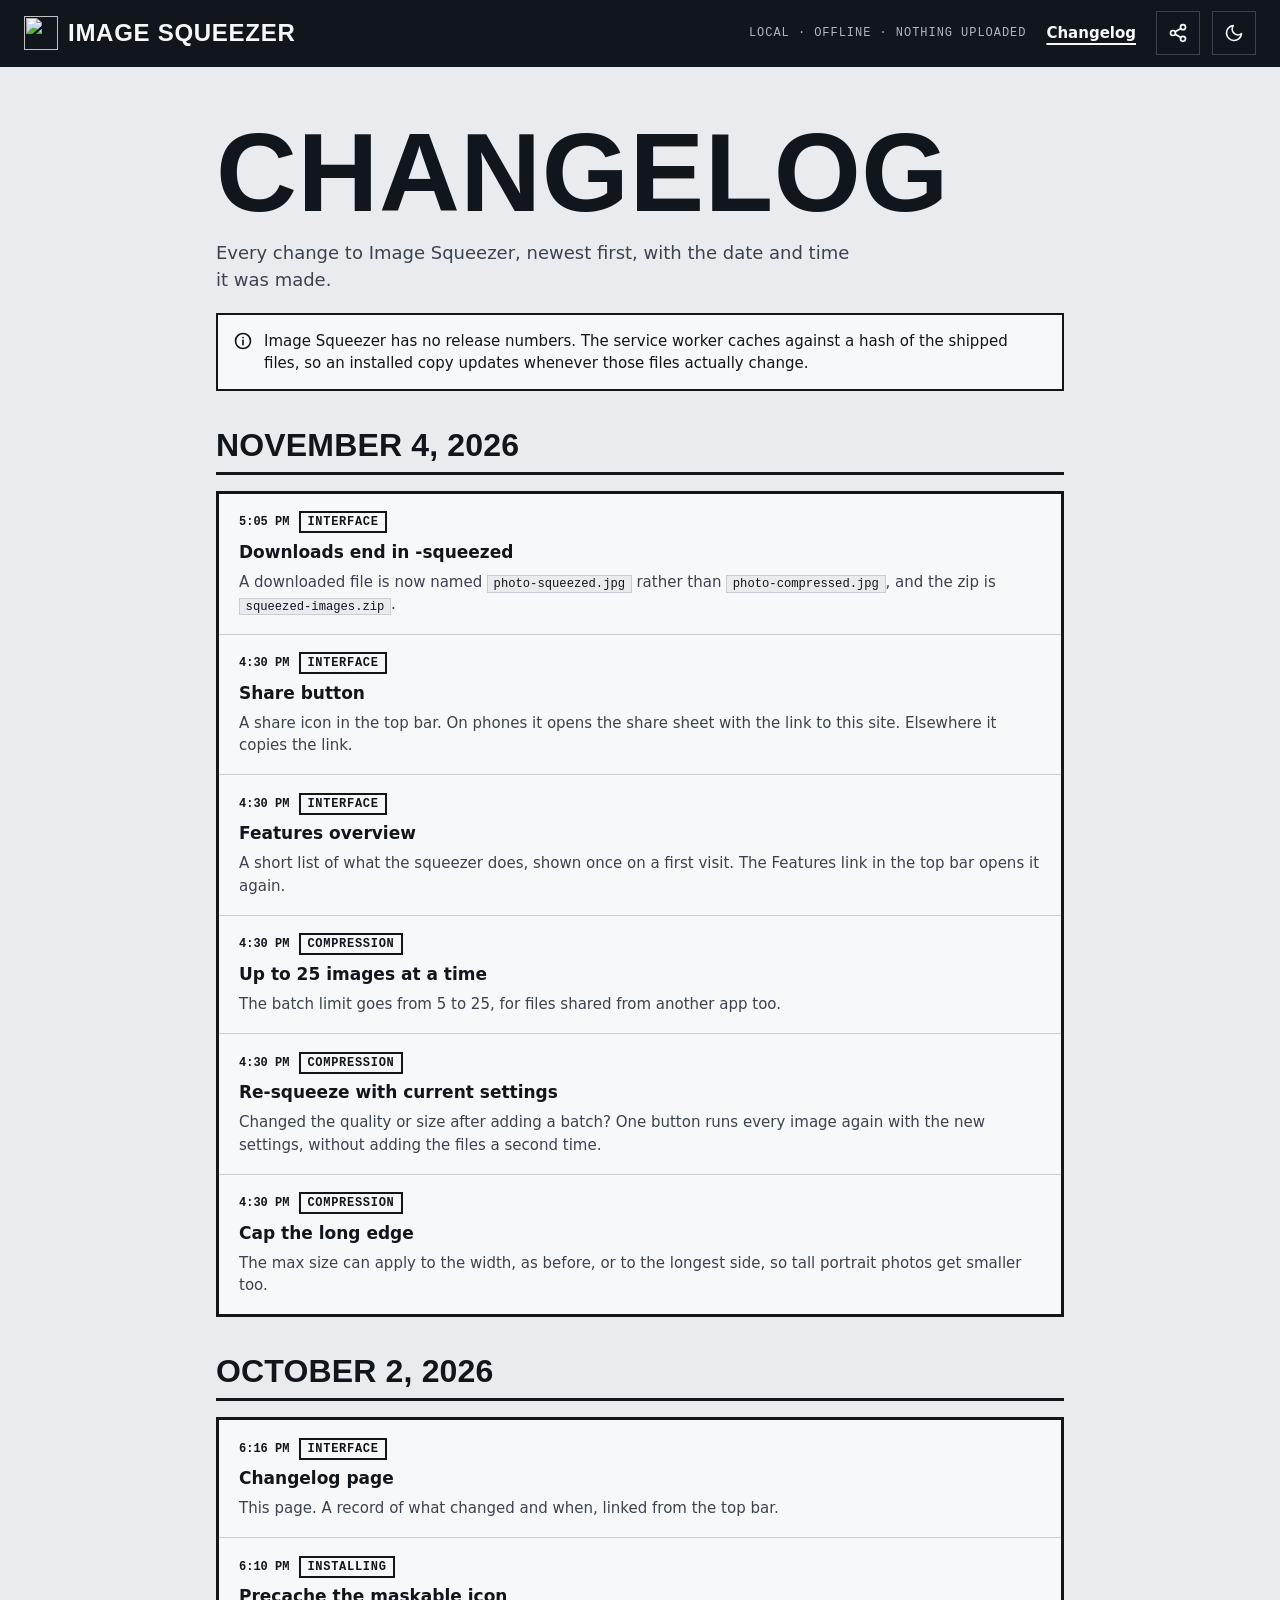
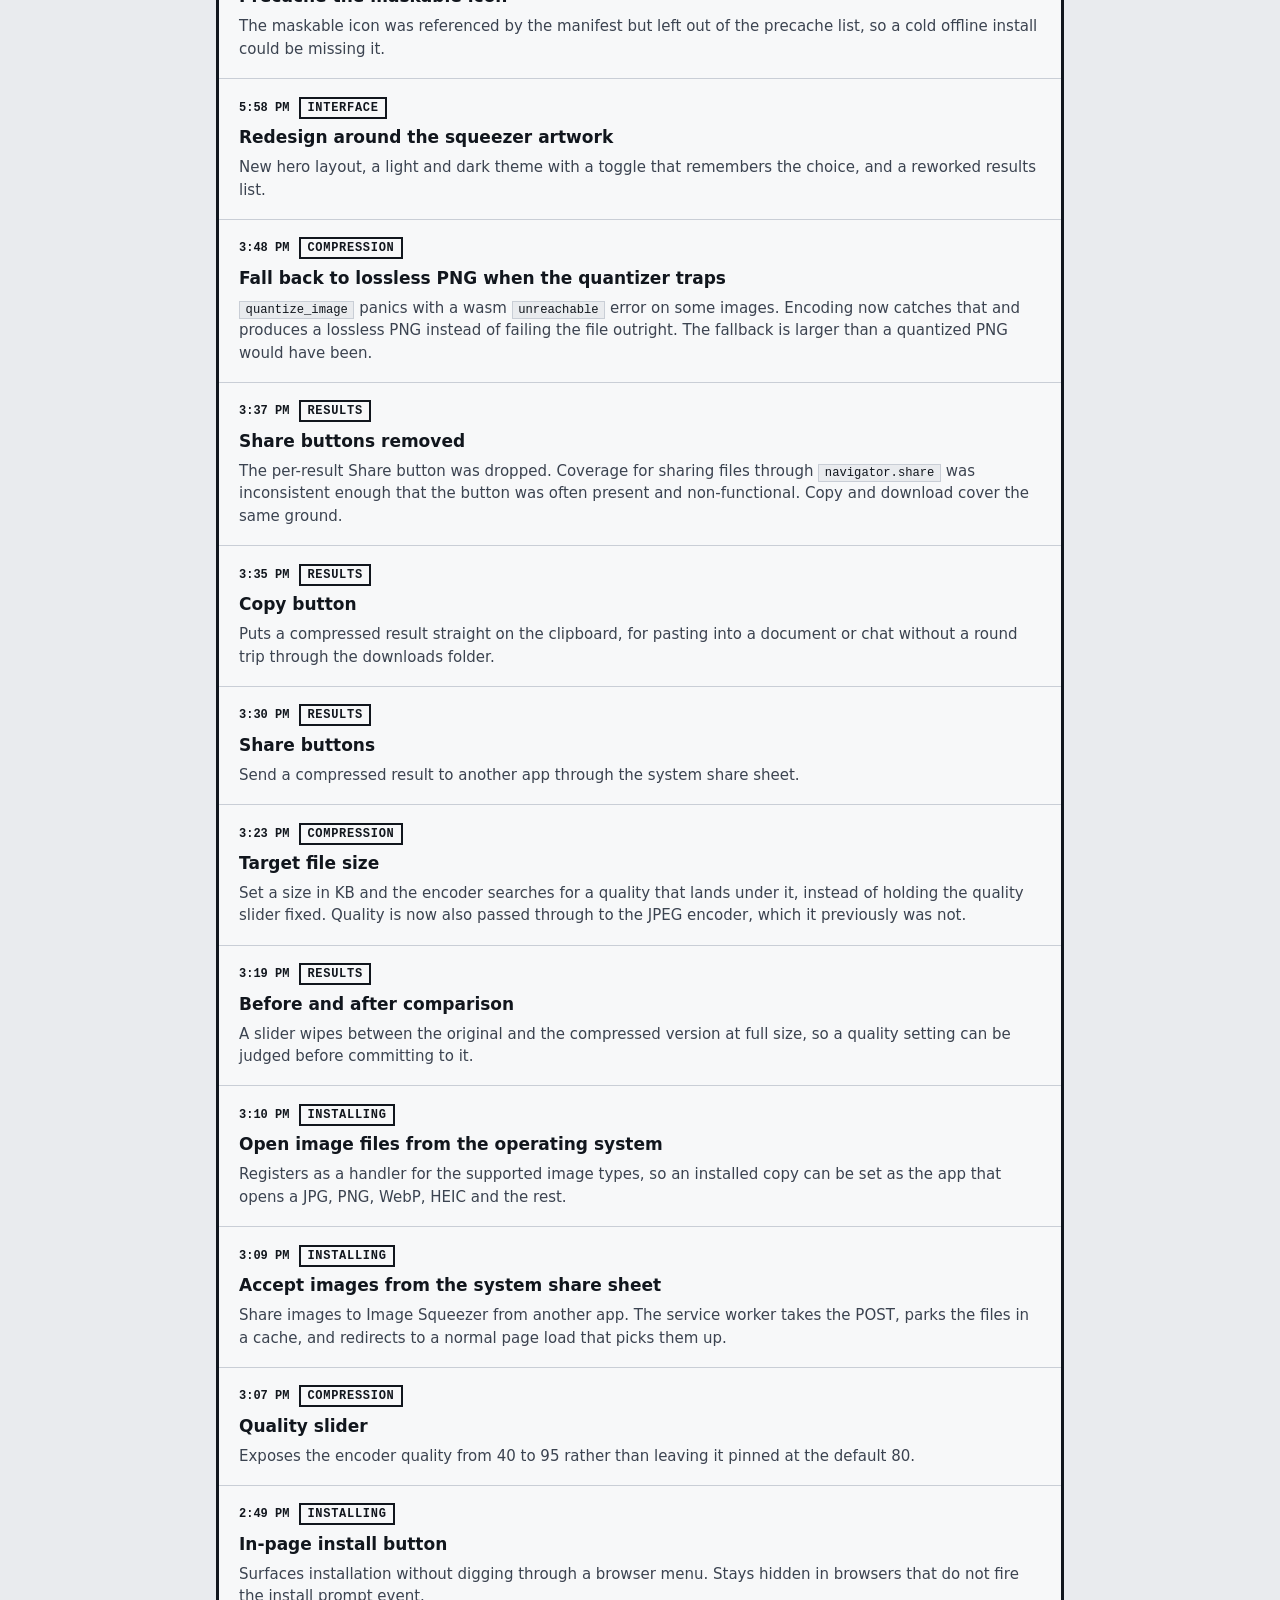
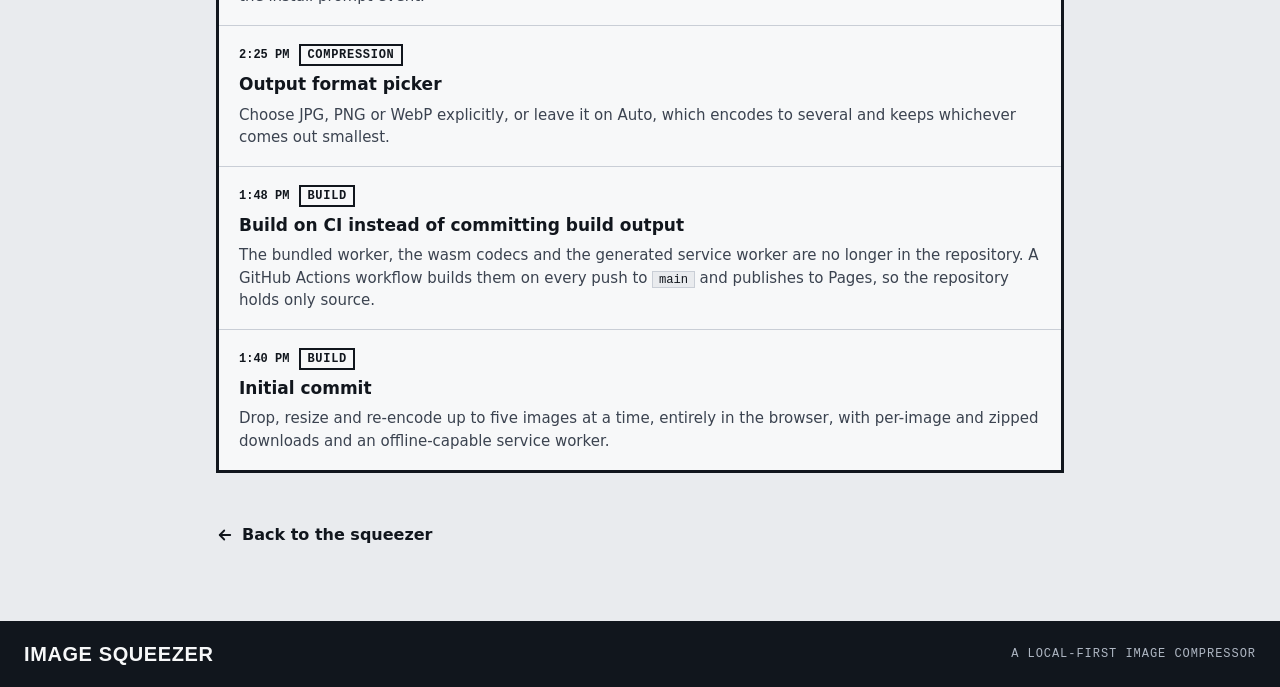
==== commit cb5621df: "Name downloads -squeezed instead of -compressed Single files become photo-squeezed.jpg and the zip s" ====
--- a/changelog.html
+++ b/changelog.html
@@ -59,6 +59,15 @@
       <ul class="log-list">
         <li class="log-item">
           <div class="log-meta">
+            <time datetime="2026-11-04T17:05-07:00">5:05 PM</time>
+            <span class="log-tag">Interface</span>
+          </div>
+          <h3>Downloads end in -squeezed</h3>
+          <p>A downloaded file is now named <code>photo-squeezed.jpg</code> rather than
+            <code>photo-compressed.jpg</code>, and the zip is <code>squeezed-images.zip</code>.</p>
+        </li>
+        <li class="log-item">
+          <div class="log-meta">
             <time datetime="2026-11-04T16:30-07:00">4:30 PM</time>
             <span class="log-tag">Interface</span>
           </div>
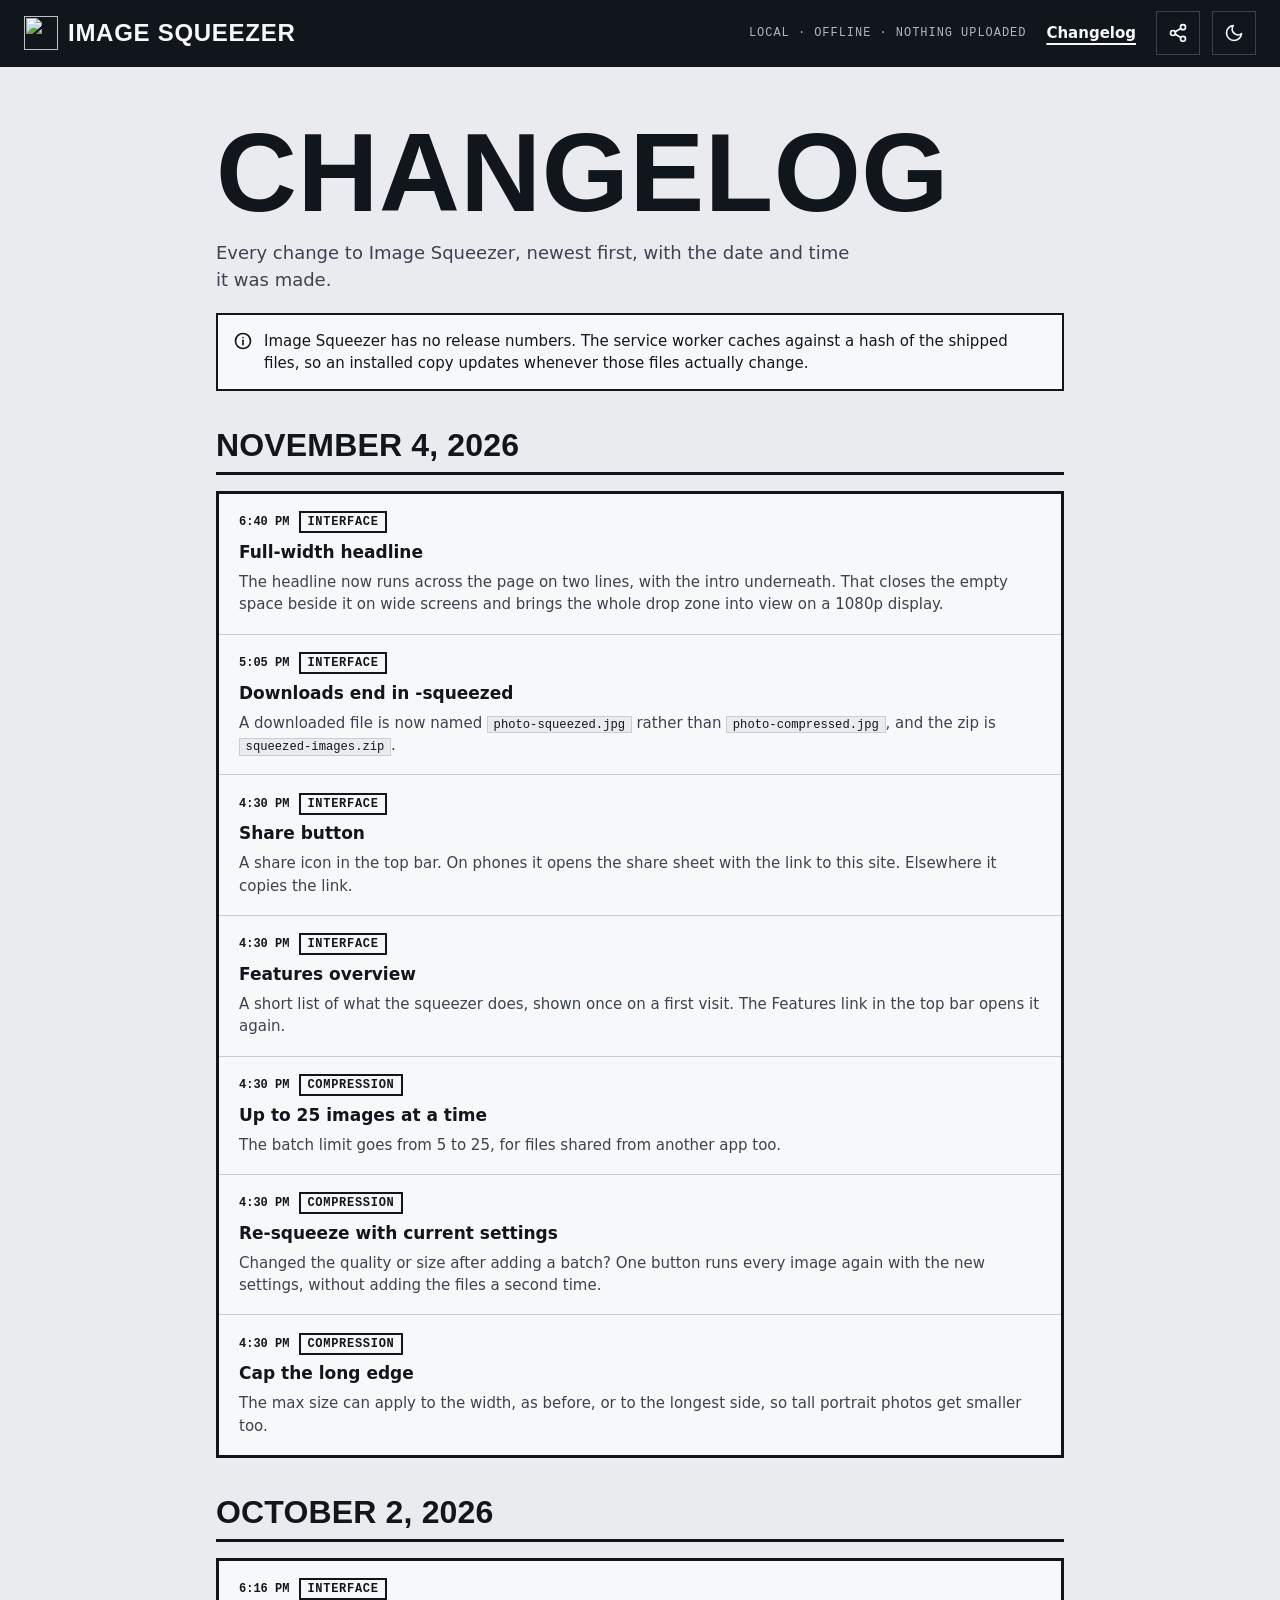
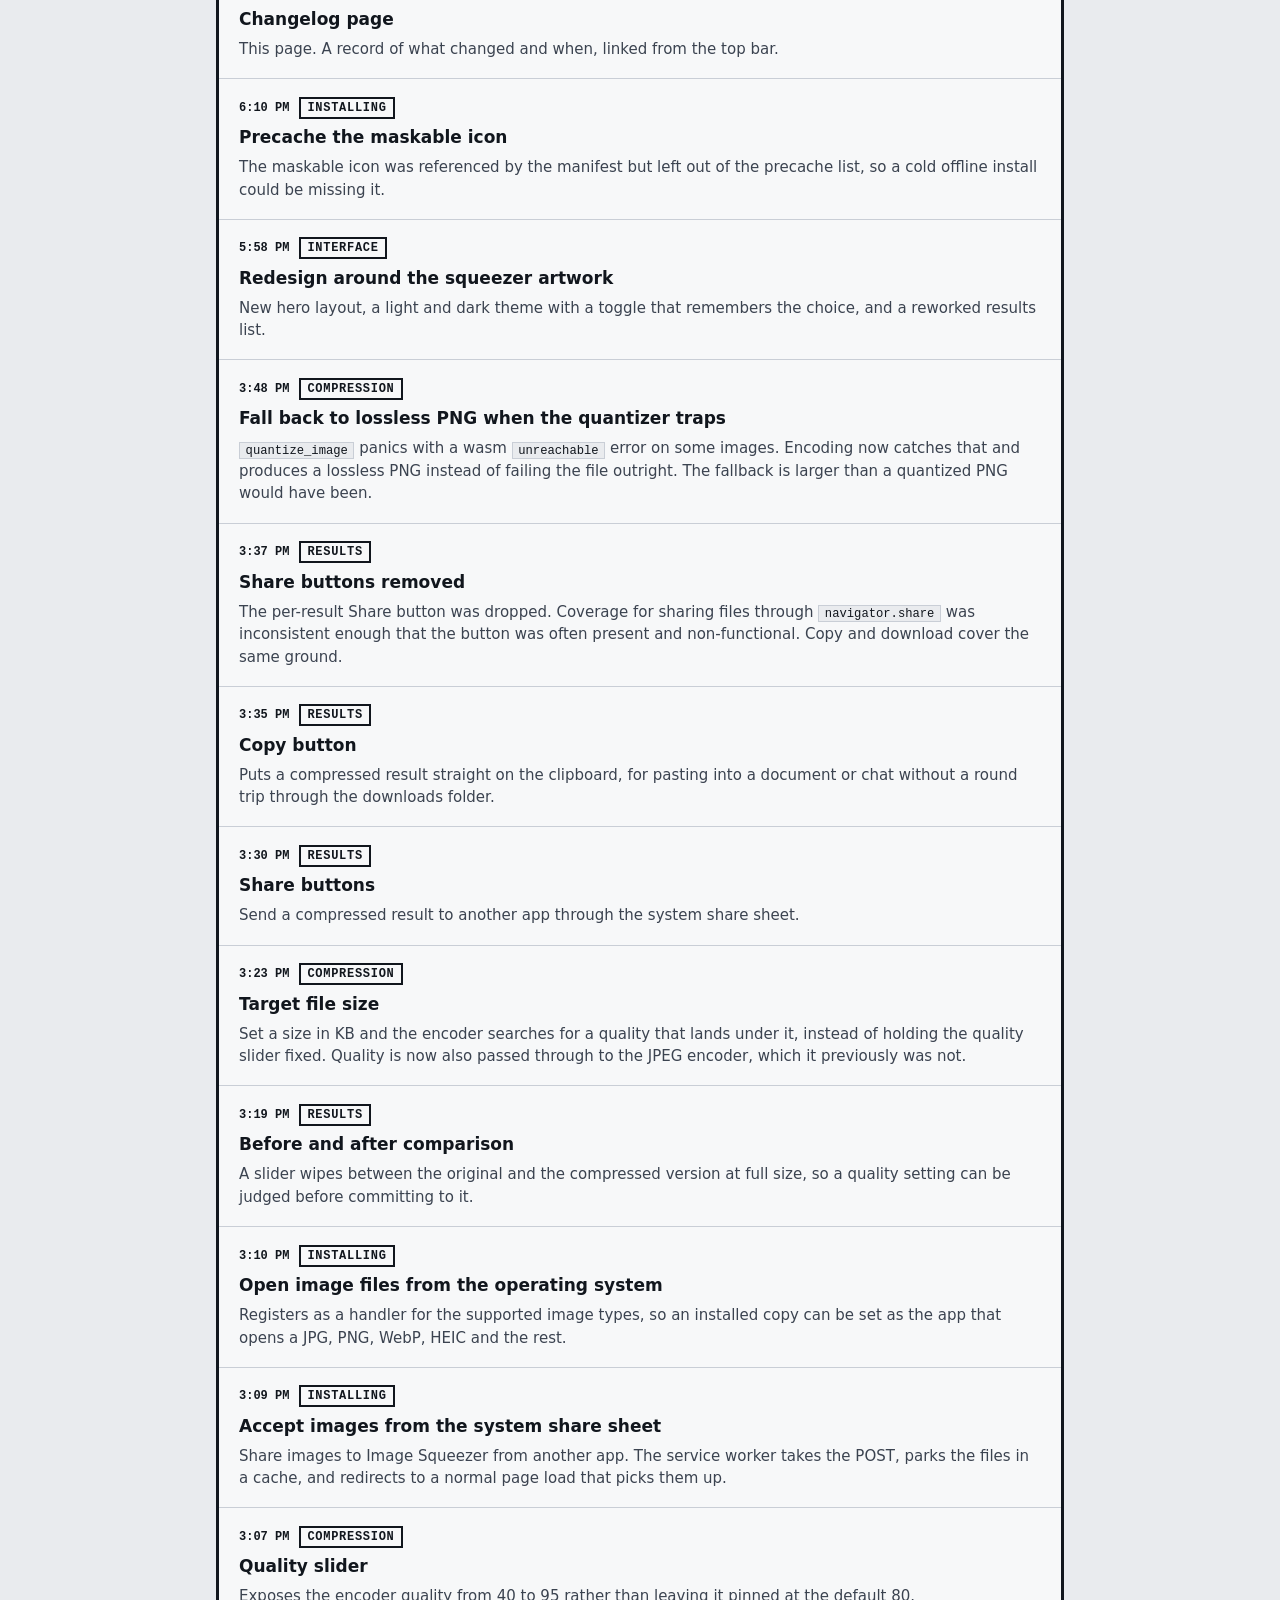
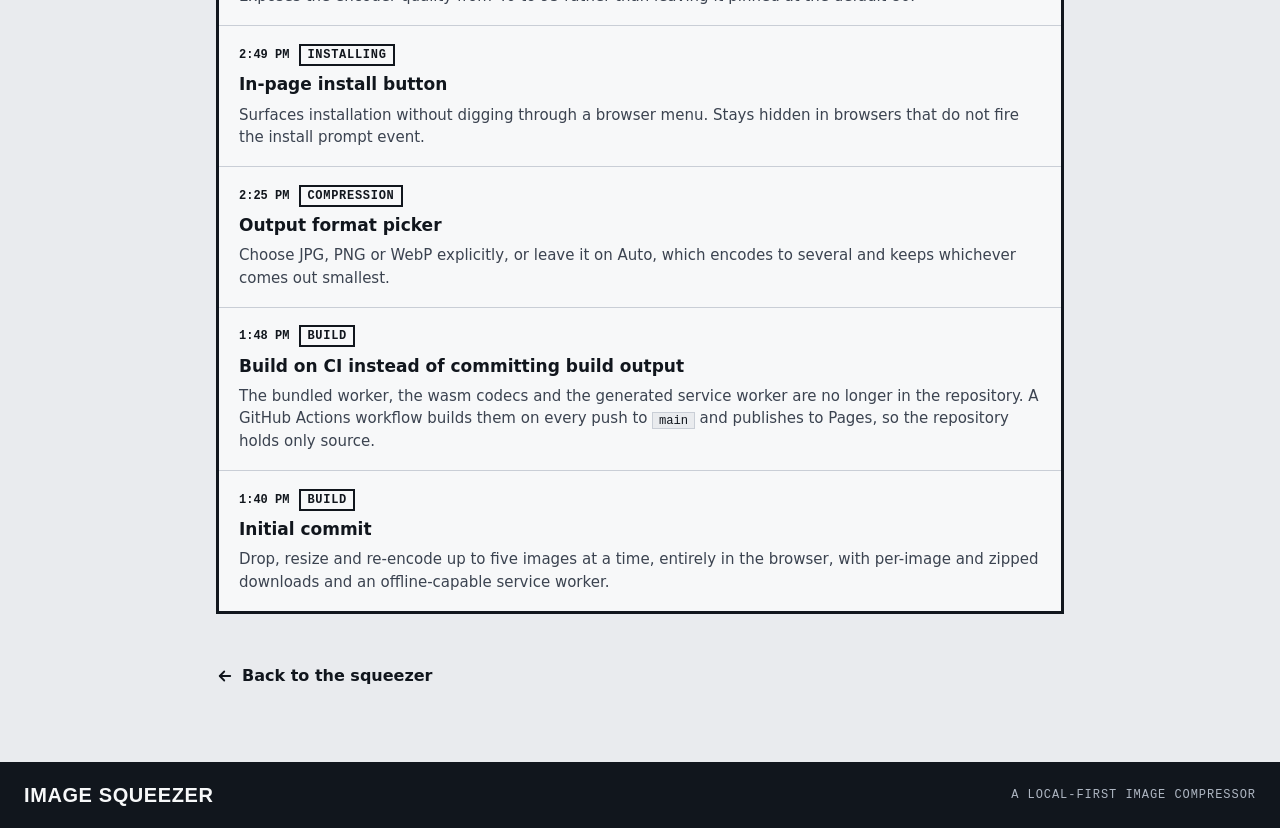
==== commit 107374ed: "Run the hero headline full width on two lines On wide screens the headline shared a row with the int" ====
--- a/changelog.html
+++ b/changelog.html
@@ -59,6 +59,16 @@
       <ul class="log-list">
         <li class="log-item">
           <div class="log-meta">
+            <time datetime="2026-11-04T18:40-07:00">6:40 PM</time>
+            <span class="log-tag">Interface</span>
+          </div>
+          <h3>Full-width headline</h3>
+          <p>The headline now runs across the page on two lines, with the intro underneath. That
+            closes the empty space beside it on wide screens and brings the whole drop zone into
+            view on a 1080p display.</p>
+        </li>
+        <li class="log-item">
+          <div class="log-meta">
             <time datetime="2026-11-04T17:05-07:00">5:05 PM</time>
             <span class="log-tag">Interface</span>
           </div>
--- a/css/style.css
+++ b/css/style.css
@@ -240,29 +240,25 @@
 
 /* ---------- hero ---------- */
 
-.hero { padding-top: 3.5rem; }
+.hero { padding-top: 2.5rem; }
 
 .hero-top {
-  display: flex;
-  flex-wrap: wrap;
-  align-items: flex-end;
-  gap: 1.5rem 3rem;
-  padding-bottom: 1.75rem;
+  padding-bottom: 1.5rem;
   border-bottom: 3px solid var(--rule);
 }
 
+/* Two lines across the full width. The size tracks the viewport so each line
+   nearly fills the column, up to the point where .wrap stops growing. */
 .hero-title {
-  flex: 999 1 38rem;
-  margin: 0;
-  font-size: clamp(3.5rem, 10vw, 9.75rem);
+  margin: 0;
+  font-size: clamp(3.5rem, calc(14.4vw - 0.5rem), 11rem);
   line-height: 0.88;
 }
 
 .hero-lede {
-  flex: 1 1 17rem;
-  max-width: 22.5rem;
-  margin: 0;
-  font-size: 1.125rem;
+  max-width: 46rem;
+  margin: 1.5rem 0 0;
+  font-size: 1.25rem;
   color: var(--ink-soft);
 }
 
@@ -912,6 +908,7 @@
   .wrap { padding-inline: 1rem; }
   .brand { font-size: 1.25rem; }
   .hero { padding-top: 2rem; }
+  .hero-lede { margin-top: 1.5rem; font-size: 1.125rem; }
   .bench-art { flex-basis: 100%; min-height: 0; padding: 1rem; border-right: 0; border-bottom: 3px solid var(--rule); }
   .bench-art img { max-width: 12rem; }
   .bench-drop { padding: 1rem 0; }
